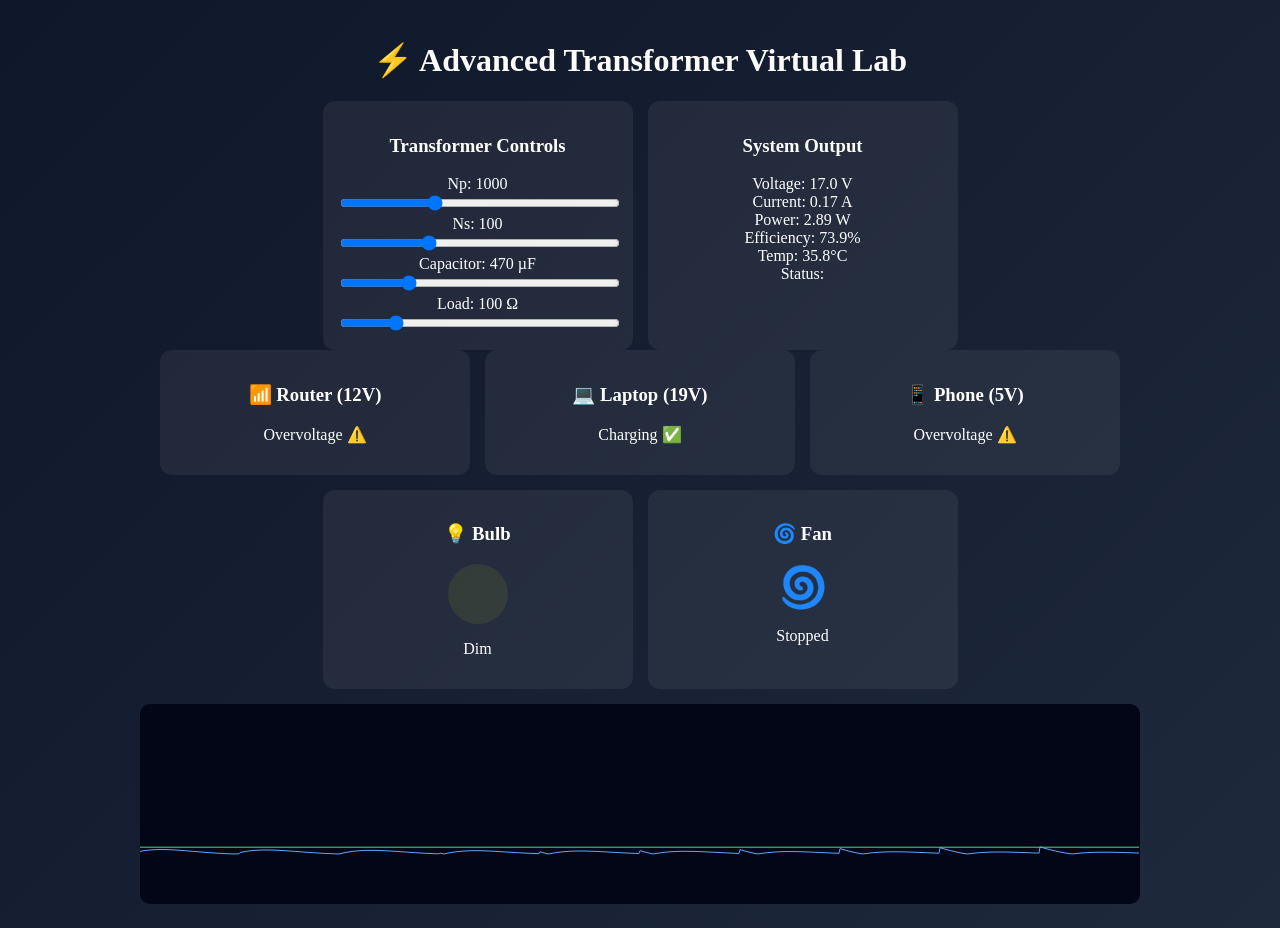
==== Transformer Application_EEE.html @ 1615ce92 "Add files via upload" ====
<!DOCTYPE html>
<html>
<head>
<meta charset="UTF-8">
<title>Advanced Transformer Virtual Lab</title>

<style>
body {
    margin:0;
    font-family: 'Segoe UI';
    background: linear-gradient(135deg,#0f172a,#1e293b);
    color:white;
    text-align:center;
}

.container {
    max-width:1200px;
    margin:auto;
    padding:20px;
}

.flex {
    display:flex;
    gap:15px;
    flex-wrap:wrap;
    justify-content:center;
}

.card {
    background: rgba(255,255,255,0.06);
    padding:15px;
    border-radius:12px;
    width:280px;
}

input { width:100%; }

canvas {
    background:#020617;
    border-radius:10px;
    margin-top:15px;
}

.bulb {
    width:60px;
    height:60px;
    border-radius:50%;
    margin:auto;
    background:yellow;
    opacity:0.2;
}

.fan { font-size:40px; }

.good { color:#4ade80; }
.warn { color:#facc15; }
.bad { color:#f87171; }

</style>
</head>

<body>

<div class="container">

<h1>⚡ Advanced Transformer Virtual Lab</h1>

<div class="flex">

<div class="card">
<h3>Transformer Controls</h3>

Np: <span id="npv">1000</span>
<input type="range" id="np" min="500" max="2000" value="1000">

Ns: <span id="nsv">100</span>
<input type="range" id="ns" min="10" max="300" value="100">

Capacitor: <span id="capv">470</span> µF
<input type="range" id="cap" min="10" max="2000" value="470">

Load: <span id="loadv">100</span> Ω
<input type="range" id="load" min="10" max="500" value="100">
</div>

<div class="card">
<h3>System Output</h3>
Voltage: <span id="vout"></span><br>
Current: <span id="current"></span><br>
Power: <span id="power"></span><br>
Efficiency: <span id="eff"></span><br>
Temp: <span id="temp"></span><br>
Status: <span id="status"></span>
</div>

</div>

<div class="flex">

<div class="card">
<h3>📶 Router (12V)</h3>
<p id="router"></p>
</div>

<div class="card">
<h3>💻 Laptop (19V)</h3>
<p id="laptop"></p>
</div>

<div class="card">
<h3>📱 Phone (5V)</h3>
<p id="phone"></p>
</div>

<div class="card">
<h3>💡 Bulb</h3>
<div class="bulb" id="bulb"></div>
<p id="bulbText"></p>
</div>

<div class="card">
<h3>🌀 Fan</h3>
<div class="fan" id="fan">🌀</div>
<p id="fanText"></p>
</div>

</div>

<canvas id="wave" width="1000" height="200"></canvas>

</div>

<script>

let t=0;

function loop(){

let np=+npEl.value;
let ns=+nsEl.value;
let cap=+capEl.value;
let load=+loadEl.value;

npv.innerText=np;
nsv.innerText=ns;
capv.innerText=cap;
loadv.innerText=load;

// Transformer
let Vp=230;
let Vs=Vp*(ns/np);

// Rectifier
let rect=Math.max(0,Vs-1.4);

// Ripple
let ripple = rect/(2*50*load*(cap*1e-6));

// DC output
let Vdc = rect - ripple;

// Current & Power
let current = Vdc/load;
let power = Vdc * current;

// Efficiency
let eff = (Vdc/Vs)*100 || 0;

// Temperature
let temp = 25 + (Vs-Vdc)*1.8;

// UI updates
vout.innerText = Vdc.toFixed(1)+" V";
currentTxt.innerText = current.toFixed(2)+" A";
powerTxt.innerText = power.toFixed(2)+" W";
effTxt.innerText = eff.toFixed(1)+"%";
tempTxt.innerText = temp.toFixed(1)+"°C";

// Health
if(temp>85) status.innerHTML="<span class='bad'>Danger</span>";
else if(eff<60) status.innerHTML="<span class='warn'>Low Efficiency</span>";
else status.innerHTML="<span class='good'>Healthy</span>";

// DEVICES

// Router (12V)
if(Vdc<10) router.innerText="No Power ❌";
else if(Vdc<=13) router.innerText="Working ✅";
else router.innerText="Overvoltage ⚠️";

// Laptop (19V)
if(Vdc<17) laptop.innerText="Not Charging ❌";
else if(Vdc<=20) laptop.innerText="Charging ✅";
else laptop.innerText="Damage Risk ⚠️";

// Phone (5V)
if(Vdc<4.5) phone.innerText="No Charge ❌";
else if(Vdc<=5.5) phone.innerText="Charging ✅";
else phone.innerText="Overvoltage ⚠️";

// Bulb
bulb.style.opacity=Math.min(Vdc/230,1);
bulbText.innerText = (Vdc<100)?"Dim":(Vdc<220?"Normal":"Too Bright ⚠️");

// Fan
let speed=Math.min(Vdc*3,600);
fan.style.transform="rotate("+t*speed+"deg)";
fanText.innerText = (Vdc<40)?"Stopped":(Vdc<120?"Slow":(Vdc<200?"Medium":"Fast ⚡"));

// Waveform
let ctx=wave.getContext("2d");
ctx.clearRect(0,0,1000,200);

ctx.strokeStyle="#60a5fa";
ctx.beginPath();

for(let x=0;x<1000;x++){
let rippleWave = rect*Math.exp(-(x%100)/(cap/10))*Math.sin(t+x*0.03);
let y=150 - Math.abs(rippleWave)*0.4;

if(x==0) ctx.moveTo(x,y);
else ctx.lineTo(x,y);
}
ctx.stroke();

ctx.strokeStyle="#4ade80";
ctx.beginPath();

for(let x=0;x<1000;x++){
let y=150 - Vdc*0.4;
if(x==0) ctx.moveTo(x,y);
else ctx.lineTo(x,y);
}
ctx.stroke();

t+=0.05;
requestAnimationFrame(loop);
}

const npEl=document.getElementById("np");
const nsEl=document.getElementById("ns");
const capEl=document.getElementById("cap");
const loadEl=document.getElementById("load");

const currentTxt=document.getElementById("current");
const powerTxt=document.getElementById("power");
const effTxt=document.getElementById("eff");
const tempTxt=document.getElementById("temp");

loop();

</script>

</body>
</html>
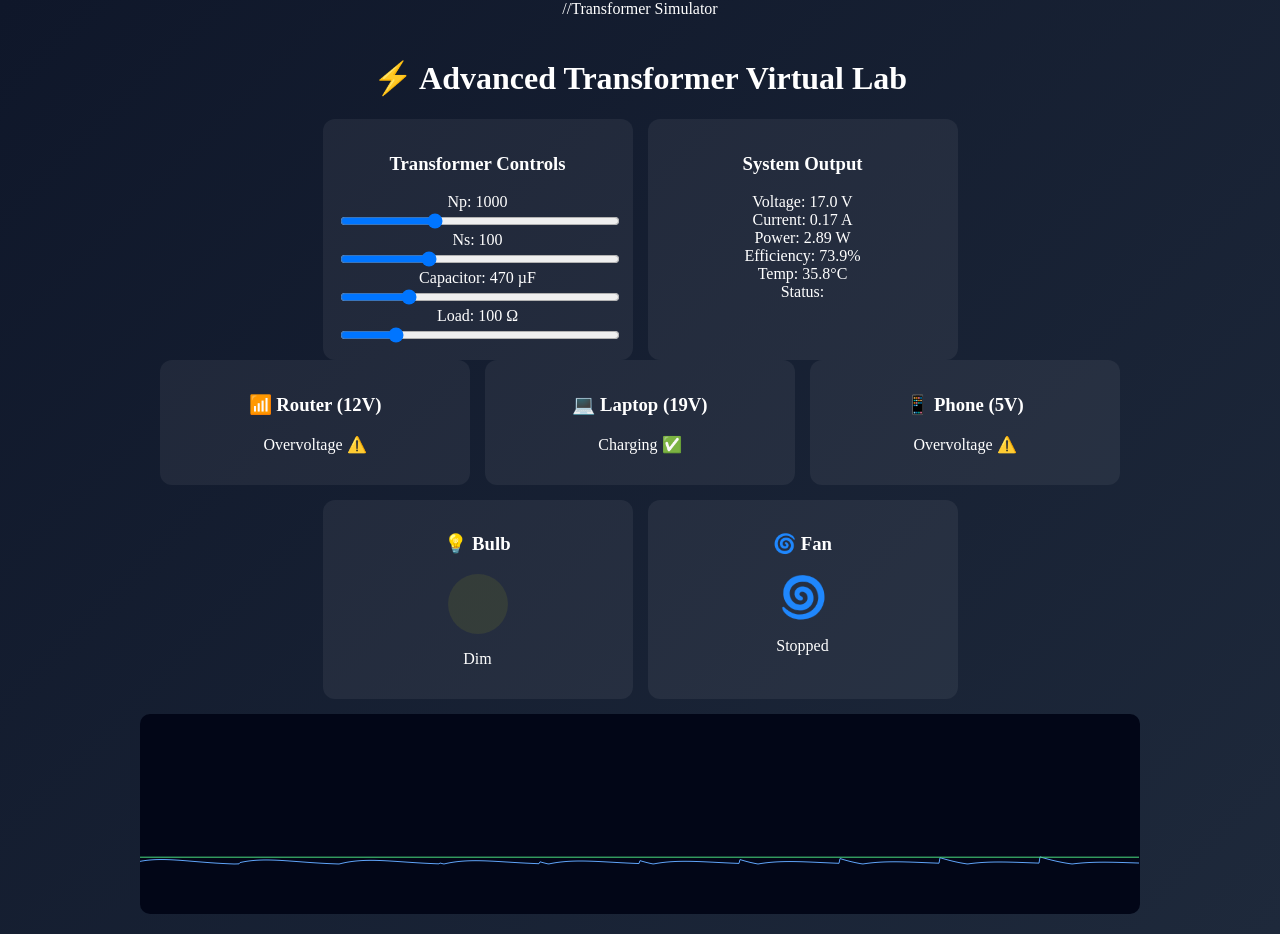
==== commit 9a17a77d: "Update Transformer Application_EEE.html" ====
--- a/Transformer Application_EEE.html
+++ b/Transformer Application_EEE.html
@@ -1,3 +1,5 @@
+//Transformer Simulator
+
 <!DOCTYPE html>
 <html>
 <head>
@@ -252,4 +254,4 @@
 </script>
 
 </body>
-</html>+</html>
